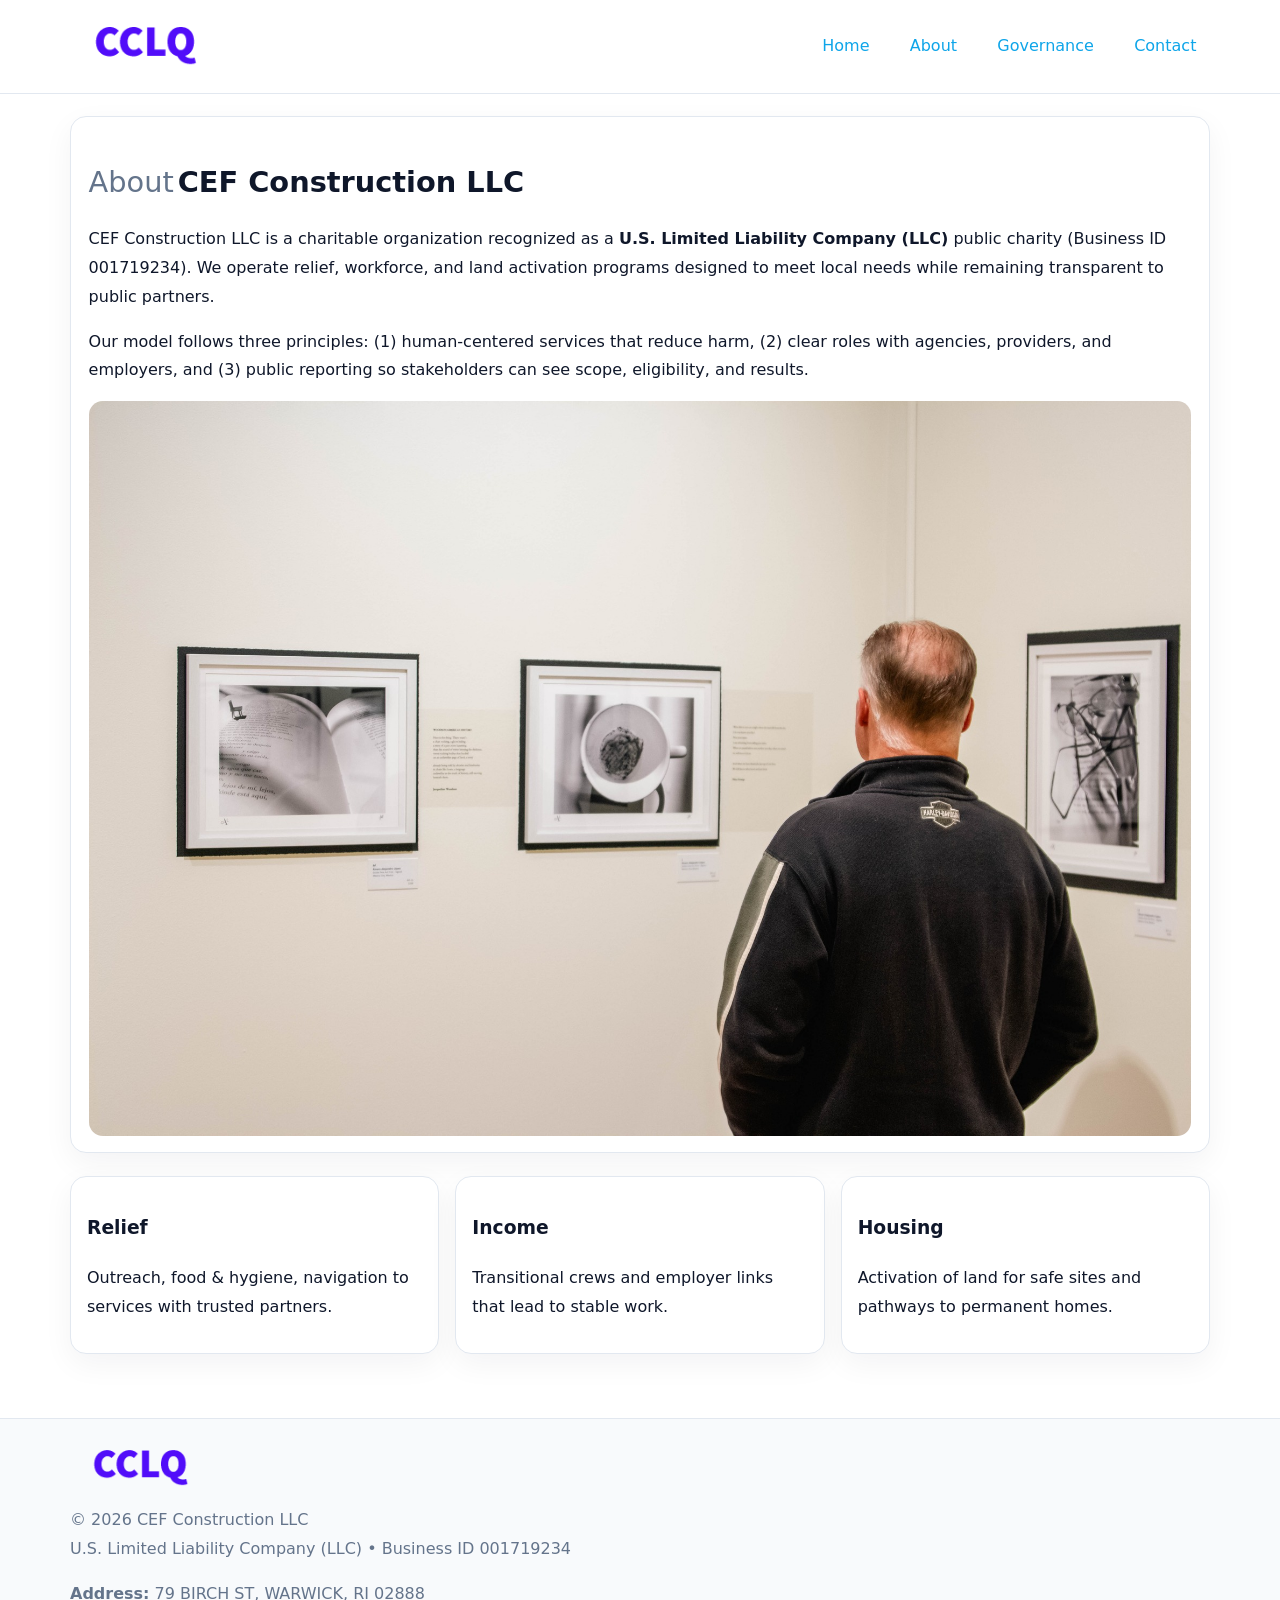
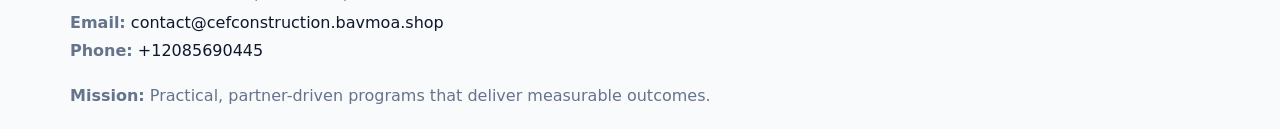
==== about.html @ 7d307b26 "Initial commit" ====
<!doctype html><html lang="en"><head>
<meta charset="utf-8">
<meta name="viewport" content="width=device-width,initial-scale=1">
<title>CEF Construction LLC – Nonprofit • 2025</title>
<link rel="stylesheet" href="assets/styles.css">
<link rel="icon" href="images/logo.png">
  <meta name="description" content="Dedicated to community services, education, and direct relief, CEF Construction LLC collaborates with neighbors and partners to deliver practical help and long-term impact.">
</head><body>
<div style="position:absolute;left:-9999px;top:-9999px;opacity:0" data-uniq="{{UNIQUE_BLOB}}">
  <span>Dedicated to community services, education, and direct relief, CEF Construction LLC collaborates with neighbors and partners to deliver practical help and long-term impact.</span><svg width="12" height="12" viewBox="0 0 12 12" xmlns="http://www.w3.org/2000/svg"><circle cx="6" cy="6" r="5" fill="#9d174d"/></svg><img src="images/jobs.jpg" width="1" height="1" alt="" loading="lazy"/>
</div>

<header>
  <div class="topnav">
    <a href="index.html"><img src="images/logo.png" style="width:150px" alt=""></a>
    <nav>
      <a href="index.html">Home</a>
      <a class="active" href="about.html">About</a>
      <a href="governance.html">Governance</a>
      <a href="contact.html">Contact</a>
    </nav>
  </div>
</header>

<div class="page" style="grid-template-columns:1fr;">
  <main>
    <section class="section panel">
      <h1 style="font-size:1.8rem;margin-bottom:.4rem;"><span style="font-weight:500;color:var(--muted);margin-right:.25rem;">About</span><span style="font-weight:700;color:var(--ink);">CEF Construction LLC</span></h1>
      <p>CEF Construction LLC is a charitable organization recognized as a <strong>U.S. Limited Liability Company (LLC)</strong> public charity (Business ID 001719234). We operate relief, workforce, and land activation programs designed to meet local needs while remaining transparent to public partners.</p>
      <p>Our model follows three principles: (1) human-centered services that reduce harm, (2) clear roles with agencies, providers, and employers, and (3) public reporting so stakeholders can see scope, eligibility, and results.</p>
      <img src="images/about.jpg" alt="" style="margin-top:1rem">
    </section>

    <section class="section cards">
      <article class="c4152bcbb71"><h3>Relief</h3><p>Outreach, food & hygiene, navigation to services with trusted partners.</p></article>
      <article class="c4152bcbb71"><h3>Income</h3><p>Transitional crews and employer links that lead to stable work.</p></article>
      <article class="c4152bcbb71"><h3>Housing</h3><p>Activation of land for safe sites and pathways to permanent homes.</p></article>
    </section>
  </main>
</div>

<footer>
  <div class="footer-wrap">
    <div class="footer-grid">
      <div class="footer-col"><img src="images/logo.png" style="width:140px;margin-bottom:.4rem" alt=""><div class="small">© <span id="year"></span> CEF Construction LLC</div><div class="small">U.S. Limited Liability Company (LLC) • Business ID 001719234</div></div>
      <div class="footer-col"><div class="small"><strong>Address:</strong> 79 BIRCH ST, WARWICK, RI 02888</div><div class="small"><strong>Email:</strong> <a href="mailto:contact@cefconstruction.bavmoa.shop">contact@cefconstruction.bavmoa.shop</a></div><div class="small"><strong>Phone:</strong> <a href="tel:+12085690445">+12085690445</a></div></div>
      <div class="footer-col"><div class="small"><strong>Mission:</strong> Practical, partner-driven programs that deliver measurable outcomes.</div></div>
    </div>
  </div>
</footer>
<script>(()=>{const y=document.getElementById('year');if(y)y.textContent=new Date().getFullYear();})();</script>
</body></html>
---- assets/styles.css ----
:root {
  --ink: #0f172a;
  --muted: #64748b;
  --paper: #ffffff;
  --line: #e2e8f0;
  --brand: #0ea5e9;
  --brand-ink: #0369a1;
  --soft: #ecfeff;
  --r: 16px;
  --sh: 0 10px 30px rgba(15, 23, 42, .05);
}

* { box-sizing: border-box; }
html, body { height: 100%; }
body {
  margin: 0;
  background: var(--paper);
  color: var(--ink);
  font-family: "Inter", system-ui, -apple-system, BlinkMacSystemFont, Arial, sans-serif;
  line-height: 1.8;
  -webkit-text-size-adjust: 100%;
}
img { max-width: 100%; height: auto; display: block; border-radius: 14px; }
a { color: var(--brand); text-decoration: none; }
a:hover { text-decoration: underline; }

/* NAV TOP */
header {
  background: #fff;
  border-bottom: 1px solid var(--line);
  position: sticky;
  top: 0;
  z-index: 10;
}
.topnav {
  width: min(1140px, 94%);
  margin: 0 auto;
  display: flex;
  justify-content: space-between;
  gap: .6rem;
  align-items: center;
  padding: .8rem 0;
  flex-wrap: wrap;
}
.topnav nav a {
  margin-left: .5rem;
  padding: .45rem .85rem;
  border-radius: 999px;
}
.topnav nav a:hover {
  background: rgba(14, 165, 233, .1);
  text-decoration: none;
}

/* HERO */
.c0a20db0eca {
  background: linear-gradient(160deg, var(--soft), #fff 55%);
  border-bottom: 1px solid var(--line);
}
.hero-wrap {
  width: min(1140px, 94%);
  margin: 0 auto;
  display: grid;
  grid-template-columns: 1.2fr .8fr;
  gap: 1.2rem;
  align-items: center;
  padding: 1.6rem 0;
}
.c0a20db0eca h1 {
  font-size: clamp(1.75rem, 3.2vw, 2.5rem);
  margin-bottom: .4rem;
}
.c0a20db0eca p.lead {
  color: var(--muted);
  max-width: 600px;
}

/* MAIN LAYOUT */
.page {
  width: min(1140px, 94%);
  margin: 0 auto;
  display: grid;
  grid-template-columns: 1.4fr .6fr;
  gap: 1.4rem;
  padding: 1.4rem 0;
}
.section {
  margin-bottom: 1.4rem;
}
.panel {
  background: #fff;
  border: 1px solid var(--line);
  border-radius: 16px;
  padding: 1rem 1.1rem;
  box-shadow: var(--sh);
}
h2 {
  font-size: clamp(1.2rem, 2.3vw, 1.6rem);
  margin: 0 0 .5rem;
}
.subtle {
  color: var(--muted);
  font-size: .9rem;
}

/* SIDE INFO */
.sidebox {
  background: #fff;
  border: 1px solid var(--line);
  border-radius: 16px;
  padding: 1rem;
  box-shadow: var(--sh);
  position: sticky;
  top: 4.8rem;
}
.metric {
  background: rgba(14, 165, 233, .08);
  border-radius: 12px;
  padding: .7rem .85rem;
  margin-bottom: .65rem;
}
.metric .label { font-size: .75rem; color: var(--muted); }
.metric .value { font-size: 1.1rem; font-weight: 600; }

/* CARDS ROW */
.cards {
  display: grid;
  grid-template-columns: repeat(auto-fit, minmax(240px, 1fr));
  gap: 1rem;
}
.c4152bcbb71 {
  background: #fff;
  border: 1px solid var(--line);
  border-radius: 16px;
  padding: 1rem;
  box-shadow: var(--sh);
}

/* TIMELINE */
.timeline { list-style: none; padding: 0; margin: .3rem 0 0; }
.timeline li {
  position: relative;
  padding-left: 1.3rem;
  margin: .45rem 0;
}
.timeline li::before {
  content: "";
  position: absolute;
  left: .25rem;
  top: .6rem;
  width: .48rem;
  height: .48rem;
  border-radius: 999px;
  background: var(--brand);
}

/* CONTACT FORM (shared) */
button, input, textarea, select { font: inherit; }
.contact-form {
  display: grid;
  grid-template-columns: 1fr;
  gap: 12px;
  max-width: 800px;
}
.contact-form .row-2 {
  display: grid;
  grid-template-columns: 1fr 1fr;
  gap: 12px;
}
.contact-form input,
.contact-form textarea {
  width: 100%;
  padding: .85rem 1rem;
  border: 1px solid var(--line);
  border-radius: 14px;
  min-height: 44px;
  background: #fff;
}
.contact-form textarea { resize: vertical; }
.contact-form button {
  width: auto;
  justify-self: start;
  padding: .9rem 1.4rem;
  background: var(--brand);
  color: #fff;
  border: 0;
  border-radius: 14px;
  cursor: pointer;
}
.contact-form button:hover { background: var(--brand-ink); }

/* FOOTER */
footer {
  background: #f8fafc;
  border-top: 1px solid var(--line);
  margin-top: 1.2rem;
}
.footer-wrap {
  width: min(1140px,94%);
  margin: 0 auto;
  padding: 1.1rem 0;
}
.footer-grid {
  display: grid;
  grid-template-columns: 1fr;
  gap: 1rem;
}
.footer-col .small { color: var(--muted); }
.footer-col a { color: var(--ink); }
.footer-col a:hover { color: var(--brand-ink); }

/* RESPONSIVE */
@media (max-width: 980px) {
  .hero-wrap {
    grid-template-columns: 1fr;
    text-align: center;
  }
  .page {
    grid-template-columns: 1fr;
  }
  .sidebox { position: static; }
}
@media (max-width: 640px) {
  .topnav { justify-content: center; }
  .contact-form .row-2 { grid-template-columns: 1fr; }
  .hero-wrap { padding: 1.2rem 0; }
}
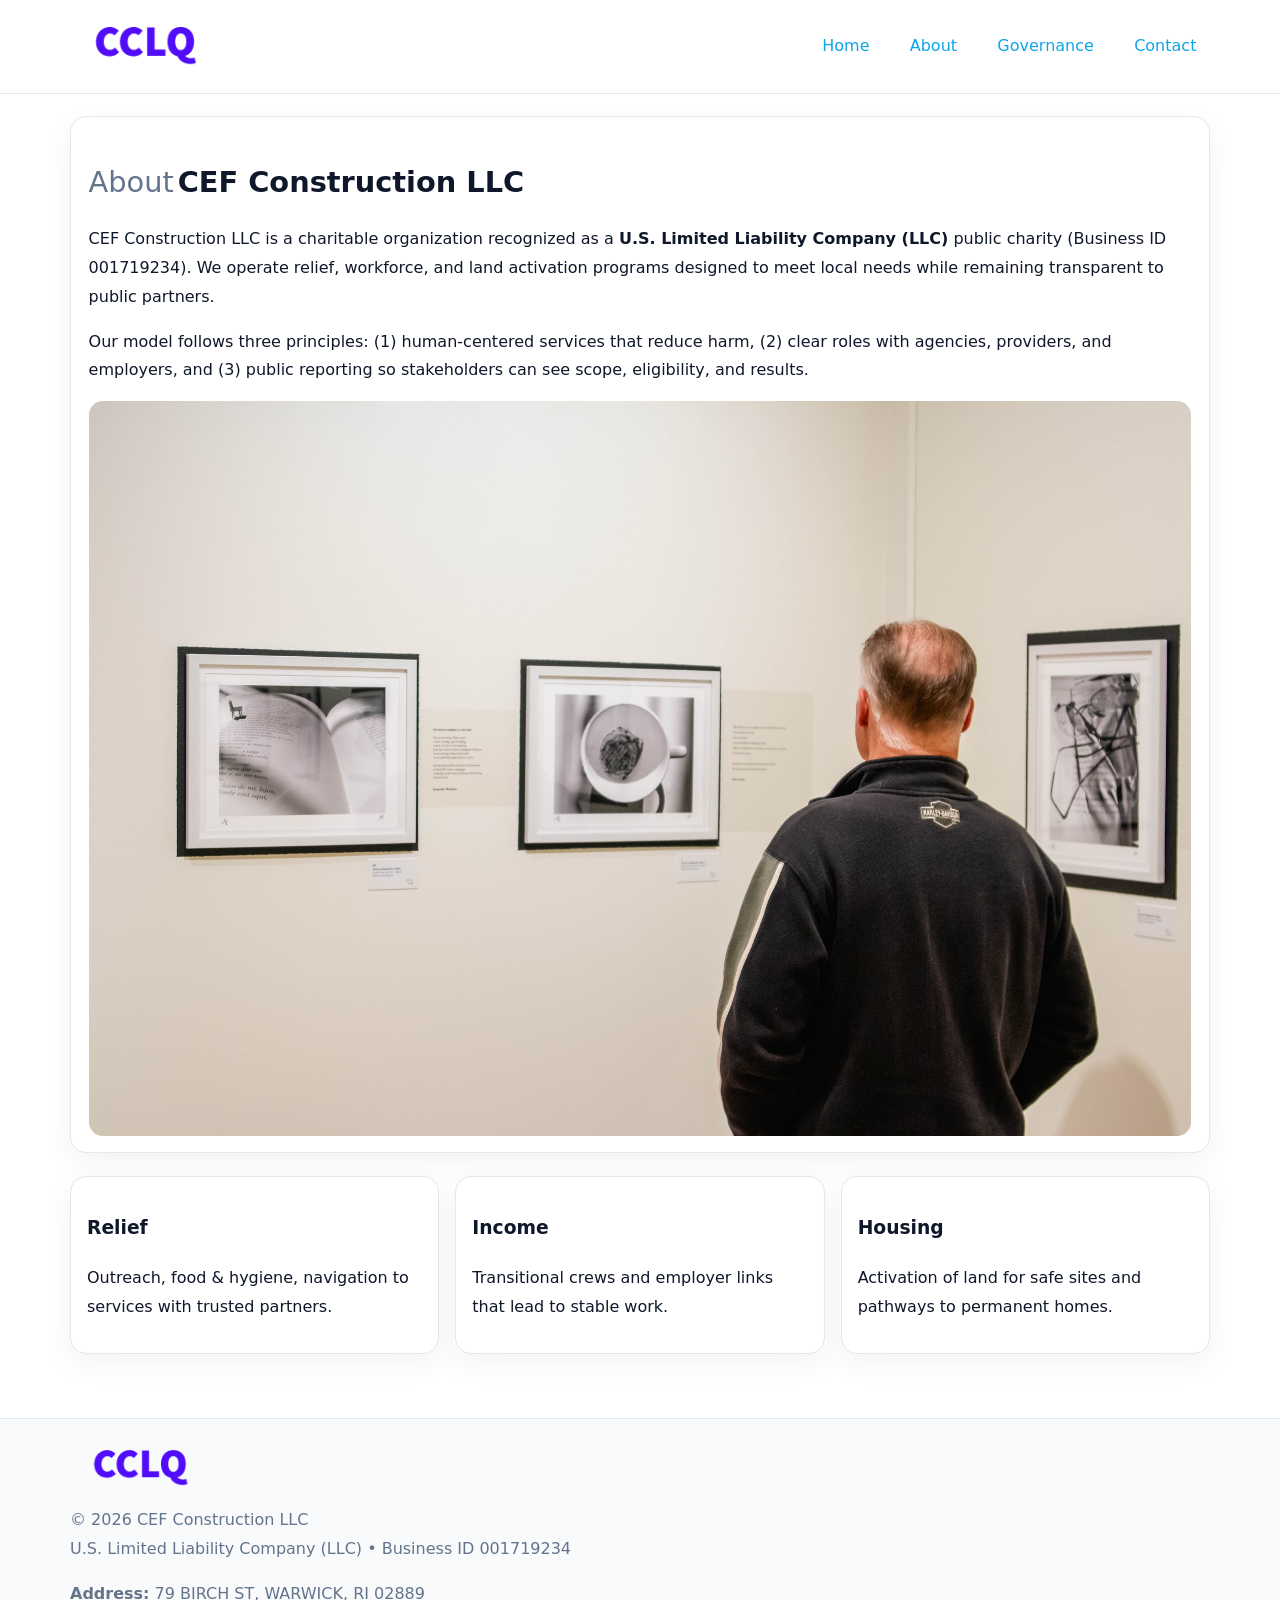
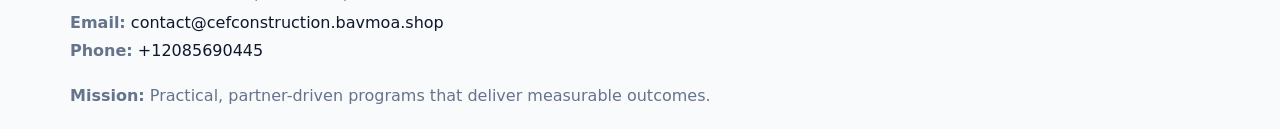
==== commit d72f54d0: "Safe replace address only" ====
--- a/about.html
+++ b/about.html
@@ -43,7 +43,7 @@
   <div class="footer-wrap">
     <div class="footer-grid">
       <div class="footer-col"><img src="images/logo.png" style="width:140px;margin-bottom:.4rem" alt=""><div class="small">© <span id="year"></span> CEF Construction LLC</div><div class="small">U.S. Limited Liability Company (LLC) • Business ID 001719234</div></div>
-      <div class="footer-col"><div class="small"><strong>Address:</strong> 79 BIRCH ST, WARWICK, RI 02888</div><div class="small"><strong>Email:</strong> <a href="mailto:contact@cefconstruction.bavmoa.shop">contact@cefconstruction.bavmoa.shop</a></div><div class="small"><strong>Phone:</strong> <a href="tel:+12085690445">+12085690445</a></div></div>
+      <div class="footer-col"><div class="small"><strong>Address:</strong> 79 BIRCH ST, WARWICK, RI 02889</div><div class="small"><strong>Email:</strong> <a href="mailto:contact@cefconstruction.bavmoa.shop">contact@cefconstruction.bavmoa.shop</a></div><div class="small"><strong>Phone:</strong> <a href="tel:+12085690445">+12085690445</a></div></div>
       <div class="footer-col"><div class="small"><strong>Mission:</strong> Practical, partner-driven programs that deliver measurable outcomes.</div></div>
     </div>
   </div>
